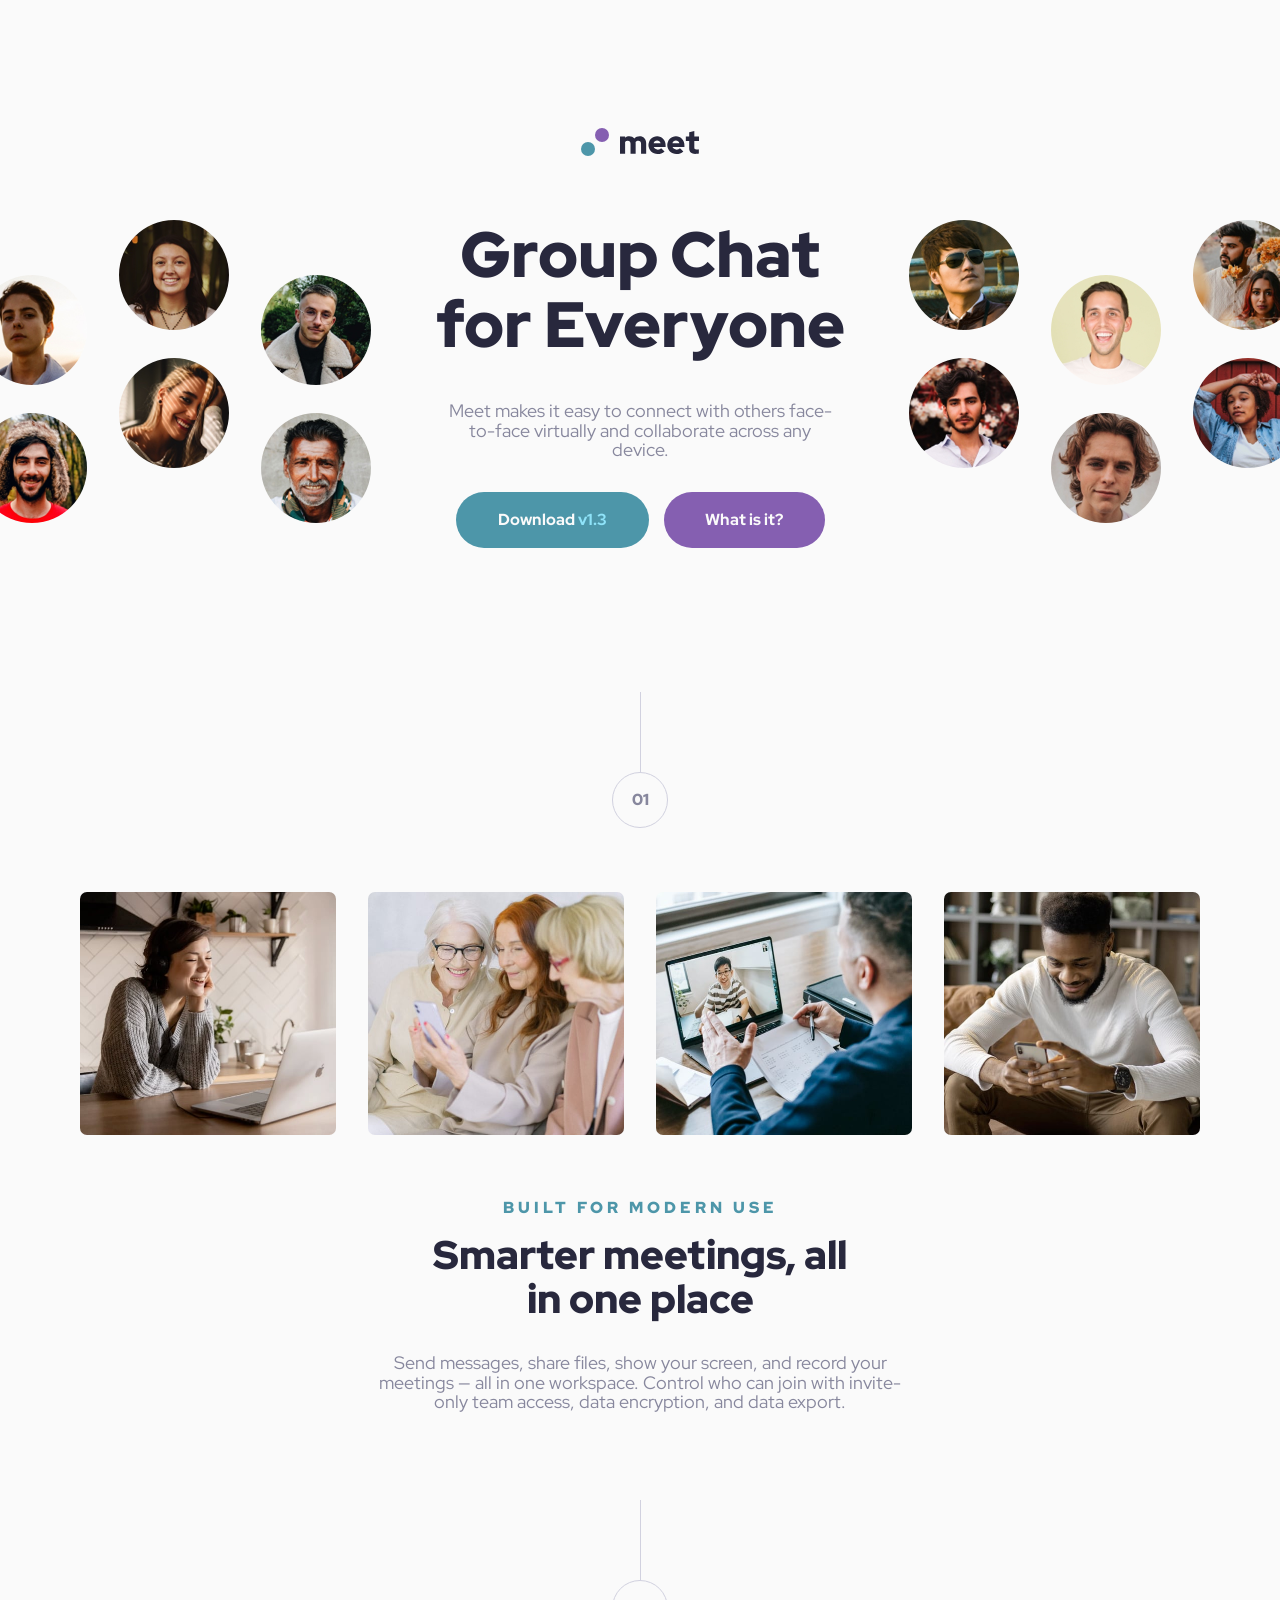
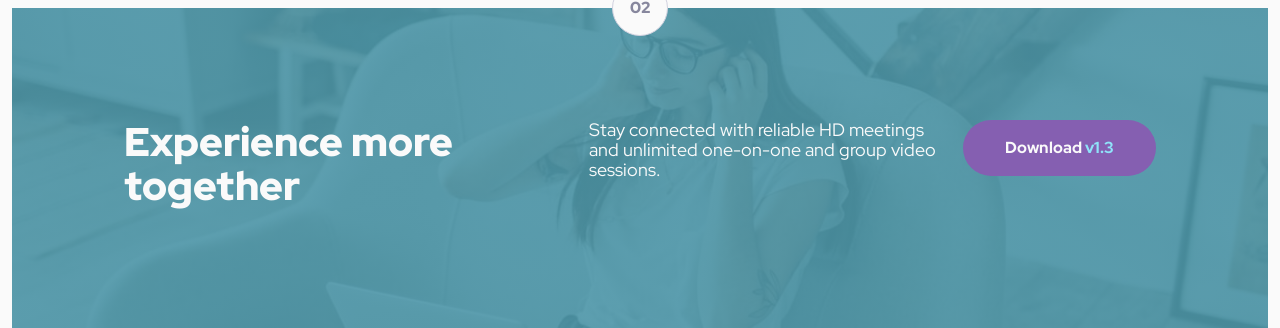
==== index.html @ 12395277 "first commit" ====
<!DOCTYPE html>
<html lang="en">

<head>
  <meta charset="UTF-8">
  <meta name="viewport" content="width=device-width, initial-scale=1.0">

  <link rel="icon" type="image/png" sizes="32x32" href="./assets/favicon-32x32.png">

  <title>Frontend Mentor | Meet landing page</title>

  <link href="https://fonts.googleapis.com/css2?family=Red+Hat+Display:ital,wght@0,300..900;1,300..900&display=swap"
    rel="stylesheet">

  <link rel="stylesheet" href="bootstrap-5.3.3-dist/css/bootstrap.min.css">
  <link rel="stylesheet" href="app.css">

</head>

<body>

  <div class="container-fluid">

    <header class="d-flex justify-content-center mt-5">
      <img src="assets/logo.svg" alt="Logo picture" class="logo">

    </header>

    <section class="section-one d-flex">
      <div class="image-left">
        <picture>

          <source media="(max-width: 1068px)" srcset="assets/tablet/image-hero.png" alt="">
          <img src="assets/desktop/image-hero-left.png" alt="">
        </picture>

      </div>
      <div class="group-chat">
        <h1 class="text-preset-1">Group Chat <br> for Everyone</h1>
        <p class="text text-preset-4">Meet makes it easy to connect with others face-to-face virtually and collaborate
          across any
          device.</p>
        <div class="buttons-section">
          <button type="button" class="btn btn-primary rounded-pill btn-lg button-blue button-long">Download
            <span>v1.3</span></button>
          <button type="button" class="btn btn-primary rounded-pill button-purple button-short">What is it?</button>
        </div>


      </div>
      <div class="image-right">
        <img src="assets/desktop/image-hero-right.png" alt="">
      </div>

    </section>

    <section class="section-two">
      <div class="line-and-circle">
        <div class="line line-1"></div>
        <div class="circle text-preset-5">01</div>
      </div>

      <div class="image-gallery">
        <img src="assets/desktop/image-woman-in-videocall.jpg" alt="">
        <img src="assets/desktop/image-women-videochatting.jpg" alt="">
        <img src="assets/desktop/image-men-in-meeting.jpg" alt="">
        <img src="assets/desktop/image-man-texting.jpg" alt="">

      </div>

      <div class="feature-content">
        <div class="title">
          <p class="overline text-preset-3">Built for modern use</p>
          <h2 class="text-preset-2">Smarter meetings, all in one place</h2>
        </div>
        <p class="text-2 text-preset-4">Send messages, share files, show your screen, and record your meetings — all in
          one
          workspace. Control who can join with invite-only team access, data encryption, and data export.</p>
      </div>
    </section>
    <section class="section-three">
      <div class="line-and-circle">
        <div class="line line-2"></div>
        <div class="circle circle-2 text-preset-5">02</div>
      </div>
      <footer>
        <div class="footer-info-box">
          <h2 class="text-preset-2">Experience more together</h2>
          <p class="footer-text text-preset-4">Stay connected with reliable HD meetings and unlimited one-on-one and
            group
            video sessions.</p>
          <button type="button" class="btn btn-primary rounded-pill btn-lg button-purple button-long">Download
            <span>v1.3</span></button>
        </div>
      </footer>
    </section>



  </div>

  <script src="bootstrap-5.3.3-dist/js/bootstrap.min.js"></script>
</body>

</html>
---- app.css ----
* {
    margin: 0;
    padding: 0;
    box-sizing: border-box;
    //border: 2px solid black;
}


:root {

    /* Colors */

    --Cyan-600: #4D96A9;
    --Cyan-300: #8FE3F9;
    --Purple-600: #855FB1;
    --Purple-300: #D9B8ff;
    --Slate-900: #28283D;
    --Slate-600: #87879D;
    --Slate-300: #D1D1DF;
    --White: #FAFAFA;
}

/* Preset text settings */

.text-preset-1 {
    font-size: 64px;
    line-height: 110%;
    letter-spacing: 0px;
}

.text-preset-2 {
    font-size: 40px;
    line-height: 110%;
    letter-spacing: 0px;
}

.text-preset-3 {
    font-size: 16px;
    line-height: 110%;
    letter-spacing: 4px;
}

.text-preset-4 {
    font-size: 18px;
    line-height: 110%;
    letter-spacing: 0px;
}

.text-preset-5 {
    font-size: 16px;
    line-height: 150%;
    letter-spacing: 0px;
}


body {
    font-family: "Red Hat Display", serif;
    background-color: var(--White);
    max-width: 1440px;
    margin: 0px auto;
}

//header {
margin-top: 80px;
}

.logo {
    margin-top: 80px;
}


.section-one {
    margin-top: 64px;
    justify-content: space-between;


    //padding: 64px 0 64px 0;

}


.image-left img {
    margin-left: -35px;



}

.image-right img {
    margin-right: -35px
}

.buttons-section {}

/* Button Styles */

.buttons-section .btn {
    margin: 0 7.5px;
}

.btn {
    height: 56px;
    color: var(--White);
    border: none;
    font-weight: 800;
    font-size: medium;
}

.button-long {
    width: 193px;
    min-width: 193px;
}

.button-short {
    width: 161px;
}

.button-blue {
    background-color: var(--Cyan-600);
}

.button-blue:hover {
    background-color: #71C0D4;
}

.button-purple {
    background-color: var(--Purple-600);
}

.button-purple:hover {
    background-color: #B18BDD;
}

.btn span {
    color: var(--Cyan-300);
}



.group-chat {
    display: flex;
    flex-direction: column;
    align-items: center;
    justify-content: center;
}

.group-chat .text {
    max-width: 400px;
    color: var(--Slate-600);
    text-align: center;
    margin: 32px 0;

}


h1 {
    font-weight: 900;
    color: var(--Slate-900);
    text-align: center;
}


.line-and-circle {
    display: flex;
    flex-direction: column;
    justify-content: center;
    align-items: center;
}

.line {
    border-color: var(--Slate-300);
    height: 80px;
    width: 1px;
    color: #28283D;
    background-color: var(--Slate-300);

}

.line-1 {
    margin: 144px auto 0 auto;

}

.circle {
    width: 56px;
    height: 56px;
    background-color: var(--White);

    border-radius: 50%;
    border: 1px solid var(--Slate-300);
    display: flex;
    justify-content: center;
    align-items: center;
    color: var(--Slate-600);
    font-weight: 900;

}

.section-two {
    display: flex;
    flex-direction: column;
    align-items: center;
    padding-bottom: 72px;


}

.image-gallery {
    max-width: 1120px;
    width: 100%;
    display: flex;
    justify-content: space-between;
    margin: 64px auto;
}

.image-gallery img {
    max-width: 256px;
    border-radius: 7px;

}

.feature-content {
    display: flex;
    flex-direction: column;
    align-items: center;
    max-width: 544px;

}

.title {
    max-width: 445px;
    display: flex;
    flex-direction: column;
    align-items: center;
}

.overline {
    text-transform: uppercase;
    color: var(--Cyan-600);
    font-weight: 900;
}

.section-two h2 {
    color: var(--Slate-900);
    font-weight: 900;
    text-align: center;
    margin-bottom: 32px;
}

.text-2 {
    color: var(--Slate-600);
    text-align: center;
}

.line-2 {
    margin: 0 auto 0 auto;
}

.circle-2 {
    margin-bottom: -28px;
}


footer {

    display: flex;
    justify-content: center;
    padding: 112px;
    width: 100%;

    /* Background settings */
    background-image: linear-gradient(rgba(77, 150, 168, 0.9), rgba(77, 150, 168, 0.9)), url(assets/desktop/image-footer.jpg);
    background-size: cover;
    background-position: center;
    //background-repeat: repeat;



}

.footer-info-box {
    display: flex;
    flex-direction: row;
    justify-content: space-between;
    width: 100%;
    max-width: 1120px;

}

footer h2 {

    font-weight: 900;
    max-width: 445px;

}

footer h2,
.footer-text {
    color: var(--White);
    text-align: left;
}

.footer-text {
    max-width: 355px;
}

footer .btn {
    //margin-top: 20px;

}


@media (max-width: 1300px) {
    .buttons-section {
        display: flex;
    }

    .button-short {
        width: 161px;
    }
}





@media (max-width: 1068px) {

    .section-one {
        justify-content: center;
        flex-wrap: wrap;

    }


    .image-left picture img {
        width: 100%;
        height: auto;
        max-width: 100%;
        margin: 0px auto;
    }


    .image-right {
        display: none;
    }

    .group-chat h1 {
        font-size: 48px;
    }


    .buttons-section {
        display: flex;
        flex-direction: row;
        min-width: 371px;
    }

    .button-long {
        min-width: 193px;
    }

    .button-short {
        max-width: 161px;
    }


    .image-gallery {
        max-width: 680px;
    }

    .image-gallery img {
        max-width: 152px;
    }



    .footer-info-box {
        flex-direction: column;
        width: 90%;
        align-items: center;
    }


    footer h2 {
        font-weight: 900;
        max-width: 515px;
    }

    footer h2,
    .footer-text {
        text-align: center;
        color: var(--White);
    }

    .footer-text {
        max-width: 504px;
        margin: 25px;
    }

    footer .btn {
        //margin-top: 20px;
    }

    .button-purple {
        min-width: 193px;
    }

    footer {
        padding: 64px 32px;
        /* Less padding on smaller screens */
    }
}

@media (max-width:480px) {

    .group-chat h1 {
        font-size: 32px;
        margin-top: 48px;
    }


    /* CHANGE THIS CODE BELOW!!! */
    /* CHANGE THIS CODE BELOW!!! */
    /* CHANGE THIS CODE BELOW!!! */
    /* CHANGE THIS CODE BELOW!!! */
    .group-chat p {
        max-width: 100px;

    }


}

//overflow-wrap: break-word;
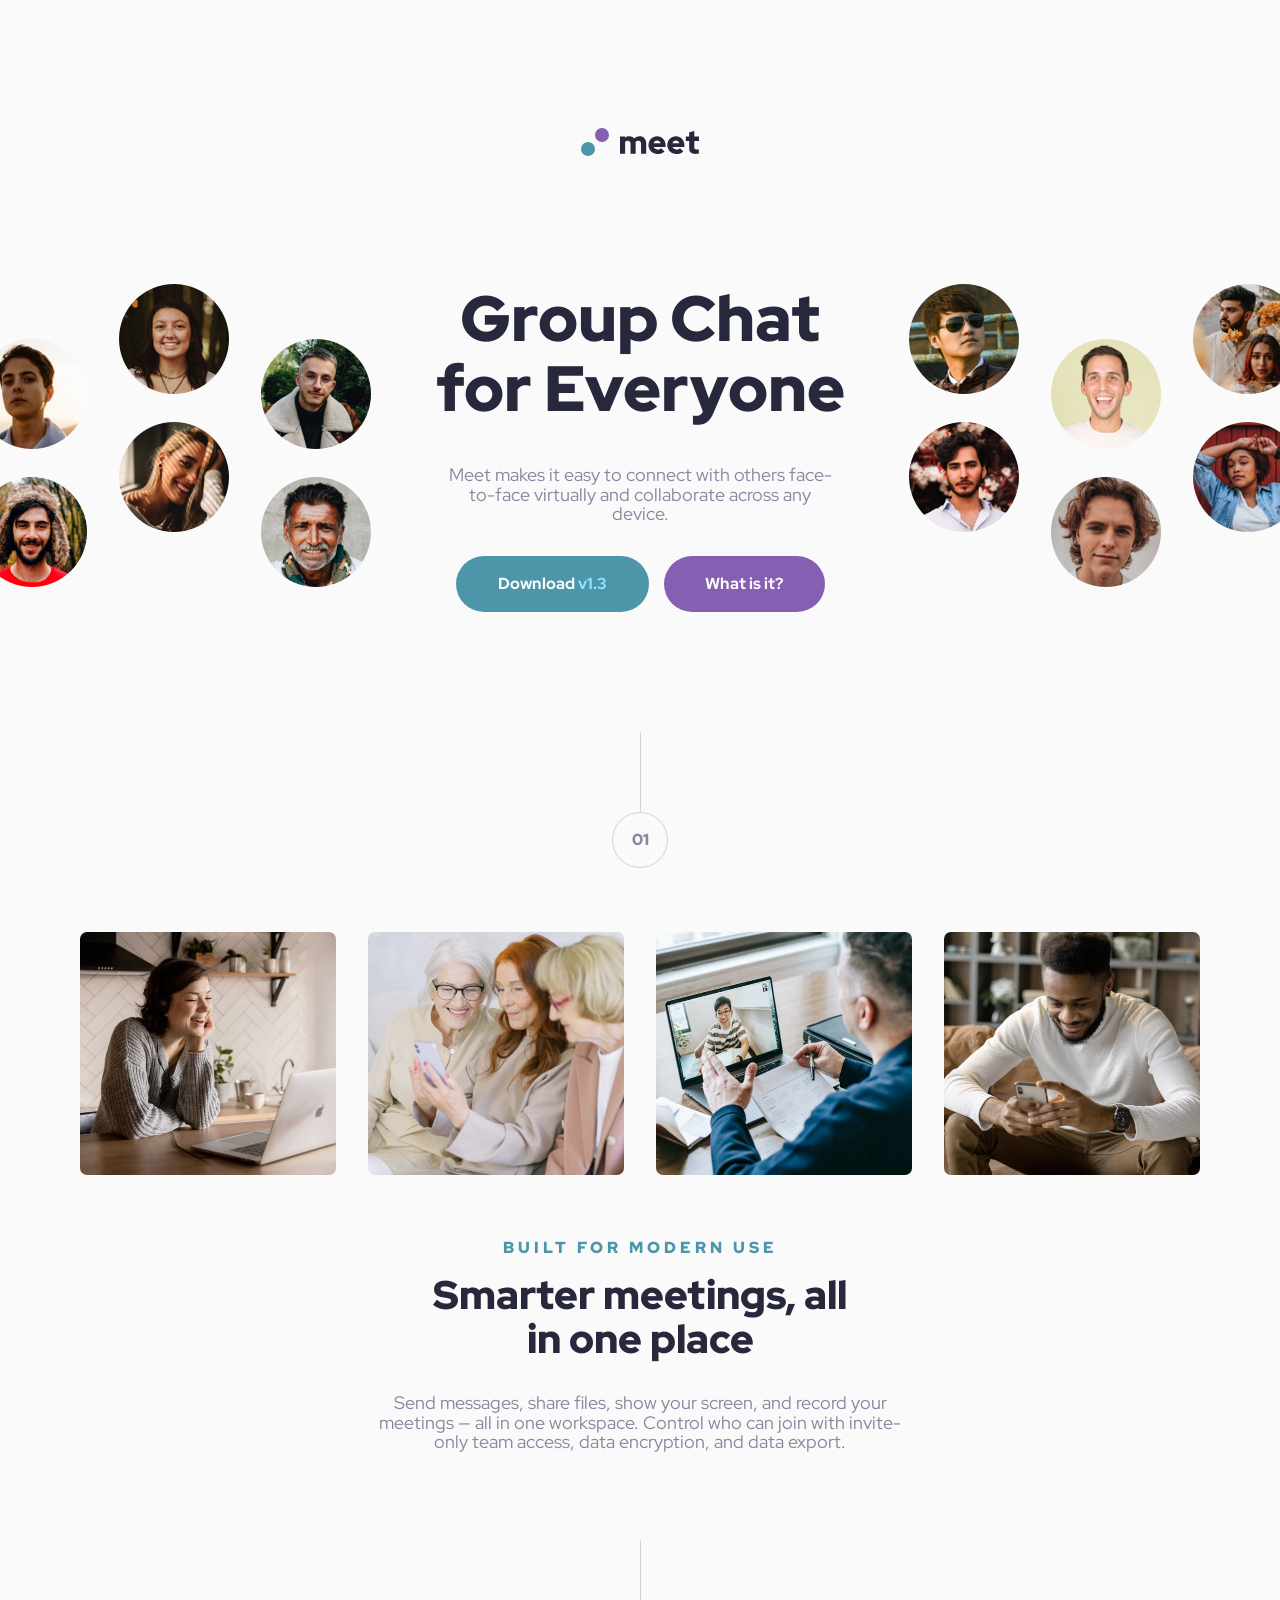
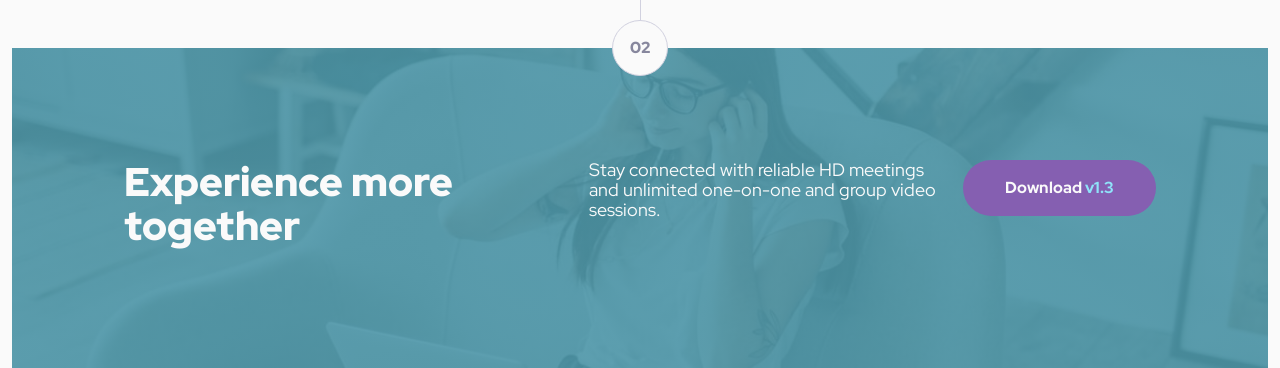
==== commit 0d240b37: "updated html for section-one" ====
--- a/index.html
+++ b/index.html
@@ -30,7 +30,7 @@
       <div class="image-left">
         <picture>
 
-          <source media="(max-width: 1068px)" srcset="assets/tablet/image-hero.png" alt="">
+          <source media="(max-width: 1140px)" srcset="assets/tablet/image-hero.png" alt="">
           <img src="assets/desktop/image-hero-left.png" alt="">
         </picture>
 
@@ -61,10 +61,16 @@
       </div>
 
       <div class="image-gallery">
-        <img src="assets/desktop/image-woman-in-videocall.jpg" alt="">
-        <img src="assets/desktop/image-women-videochatting.jpg" alt="">
-        <img src="assets/desktop/image-men-in-meeting.jpg" alt="">
-        <img src="assets/desktop/image-man-texting.jpg" alt="">
+
+        <img src="assets/desktop/image-woman-in-videocall.jpg" alt="" class="pic1">
+        <img src="assets/desktop/image-women-videochatting.jpg" alt="" class="pic2">
+
+
+
+        <img src="assets/desktop/image-men-in-meeting.jpg" alt="" class="pic3">
+        <img src="assets/desktop/image-man-texting.jpg" alt="" class="pic4">
+
+
 
       </div>
 
--- a/app.css
+++ b/app.css
@@ -2,7 +2,6 @@
     margin: 0;
     padding: 0;
     box-sizing: border-box;
-    //border: 2px solid black;
 }
 
 
@@ -60,9 +59,6 @@
     margin: 0px auto;
 }
 
-//header {
-margin-top: 80px;
-}
 
 .logo {
     margin-top: 80px;
@@ -72,25 +68,21 @@
 .section-one {
     margin-top: 64px;
     justify-content: space-between;
-
-
-    //padding: 64px 0 64px 0;
-
+    padding-top: 64px;
+    padding-bottom: 64px;
+    //max-width: 120% !important;
+    //margin-right: 150px !important;
 }
 
 
 .image-left img {
     margin-left: -35px;
-
-
-
 }
 
 .image-right img {
     margin-right: -35px
 }
 
-.buttons-section {}
 
 /* Button Styles */
 
@@ -112,7 +104,9 @@
 }
 
 .button-short {
-    width: 161px;
+    min-width: 161px !important;
+    flex-basis: 161px;
+
 }
 
 .button-blue {
@@ -134,8 +128,6 @@
 .btn span {
     color: var(--Cyan-300);
 }
-
-
 
 .group-chat {
     display: flex;
@@ -149,7 +141,6 @@
     color: var(--Slate-600);
     text-align: center;
     margin: 32px 0;
-
 }
 
 
@@ -173,12 +164,10 @@
     width: 1px;
     color: #28283D;
     background-color: var(--Slate-300);
-
 }
 
 .line-1 {
-    margin: 144px auto 0 auto;
-
+    margin: 0 auto 0 auto;
 }
 
 .circle {
@@ -193,16 +182,14 @@
     align-items: center;
     color: var(--Slate-600);
     font-weight: 900;
-
 }
 
 .section-two {
     display: flex;
     flex-direction: column;
     align-items: center;
+    padding-top: 56px;
     padding-bottom: 72px;
-
-
 }
 
 .image-gallery {
@@ -216,7 +203,6 @@
 .image-gallery img {
     max-width: 256px;
     border-radius: 7px;
-
 }
 
 .feature-content {
@@ -224,7 +210,6 @@
     flex-direction: column;
     align-items: center;
     max-width: 544px;
-
 }
 
 .title {
@@ -262,7 +247,6 @@
 
 
 footer {
-
     display: flex;
     justify-content: center;
     padding: 112px;
@@ -272,9 +256,6 @@
     background-image: linear-gradient(rgba(77, 150, 168, 0.9), rgba(77, 150, 168, 0.9)), url(assets/desktop/image-footer.jpg);
     background-size: cover;
     background-position: center;
-    //background-repeat: repeat;
-
-
 
 }
 
@@ -284,14 +265,11 @@
     justify-content: space-between;
     width: 100%;
     max-width: 1120px;
-
 }
 
 footer h2 {
-
     font-weight: 900;
     max-width: 445px;
-
 }
 
 footer h2,
@@ -304,10 +282,6 @@
     max-width: 355px;
 }
 
-footer .btn {
-    //margin-top: 20px;
-
-}
 
 
 @media (max-width: 1300px) {
@@ -315,27 +289,49 @@
         display: flex;
     }
 
-    .button-short {
-        width: 161px;
-    }
-}
-
-
-
-
-
-@media (max-width: 1068px) {
+    //.section-one {
+
+    //max-width: 120% !important;
+    //margin-right: 150px !important;
+    margin: 0 auto 0 auto !important;
+}
+
+/*.image-left {
+    display: flex;
+    max-width: 80%;
+}
+
+.image-right {}
+
+.group-chat h1 {
+    font-size: 48px;
+    margin-top: 72px;
+}
+
+
+.buttons-section {
+    display: flex;
+    flex-direction: row;
+    min-width: 371px;
+}
+   */
+}
+
+
+
+@media (max-width: 1140px) {
+    /* @media (max-width: 1068px) { */
 
     .section-one {
         justify-content: center;
         flex-wrap: wrap;
-
-    }
-
+        padding-bottom: 64px;
+
+    }
 
     .image-left picture img {
-        width: 100%;
-        height: auto;
+        //width: 100%;
+        //height: auto;
         max-width: 100%;
         margin: 0px auto;
     }
@@ -347,8 +343,8 @@
 
     .group-chat h1 {
         font-size: 48px;
-    }
-
+        margin-top: 72px;
+    }
 
     .buttons-section {
         display: flex;
@@ -356,12 +352,9 @@
         min-width: 371px;
     }
 
-    .button-long {
-        min-width: 193px;
-    }
-
-    .button-short {
-        max-width: 161px;
+    .section-two {
+        padding-top: 56px;
+        padding-bottom: 64px;
     }
 
 
@@ -372,8 +365,6 @@
     .image-gallery img {
         max-width: 152px;
     }
-
-
 
     .footer-info-box {
         flex-direction: column;
@@ -398,9 +389,7 @@
         margin: 25px;
     }
 
-    footer .btn {
-        //margin-top: 20px;
-    }
+
 
     .button-purple {
         min-width: 193px;
@@ -408,28 +397,114 @@
 
     footer {
         padding: 64px 32px;
-        /* Less padding on smaller screens */
-    }
-}
-
-@media (max-width:480px) {
+
+    }
+}
+
+@media(max-width: 768px) {
+    footer {
+        background-image: linear-gradient(rgba(77, 150, 168, 0.9), rgba(77, 150, 168, 0.9)), url(assets/tablet/image-footer.jpg);
+
+        background-size: cover;
+        background-position: center;
+    }
+
+}
+
+
+@media (max-width: 635px) {
+    .image-gallery {
+        display: flex;
+        flex-wrap: wrap;
+        max-width: 311px;
+    }
+
+    .image-gallery img {
+        max-width: 147px;
+    }
+
+    .image-gallery .pic3,
+    .image-gallery .pic4 {
+        margin-top: 16px;
+    }
+}
+
+@media(max-width:550px) {
+    .buttons-section {
+
+        flex-wrap: wrap;
+        justify-content: center;
+    }
+
+}
+
+
+@media (max-width:424px) {
+
+    .section-one {
+        padding-bottom: 32px;
+    }
+
+    .section-two {
+        padding-top: 32x;
+    }
 
     .group-chat h1 {
         font-size: 32px;
         margin-top: 48px;
     }
 
-
-    /* CHANGE THIS CODE BELOW!!! */
-    /* CHANGE THIS CODE BELOW!!! */
-    /* CHANGE THIS CODE BELOW!!! */
-    /* CHANGE THIS CODE BELOW!!! */
     .group-chat p {
-        max-width: 100px;
-
-    }
-
-
-}
-
-//overflow-wrap: break-word;+        width: 270px;
+    }
+
+    .buttons-section .button-short {
+        margin-top: 10px;
+    }
+
+    footer {
+        background-image: linear-gradient(rgba(77, 150, 168, 0.9), rgba(77, 150, 168, 0.9)), url(assets/mobile/image-footer.jpg);
+        background-size: cover;
+        background-position: center;
+        height: 482px;
+    }
+
+
+}
+
+@media (max-width: 350px) {
+
+    .image-gallery {
+        max-width: 270px;
+    }
+
+    .image-gallery img {
+        max-width: 130px;
+    }
+
+    .image-gallery .pic3,
+    .image-gallery .pic4 {
+        margin-top: 10px;
+    }
+}
+
+
+@media (max-width: 300px) {
+    .image-gallery {
+        display: flex;
+        flex-wrap: wrap;
+        max-width: 250px;
+        justify-content: center;
+    }
+
+    .image-gallery img {
+        max-width: 120px;
+    }
+
+    .image-gallery .pic1,
+    .image-gallery .pic2,
+    .image-gallery .pic3,
+    .image-gallery .pic4 {
+        margin-top: 10px;
+    }
+}
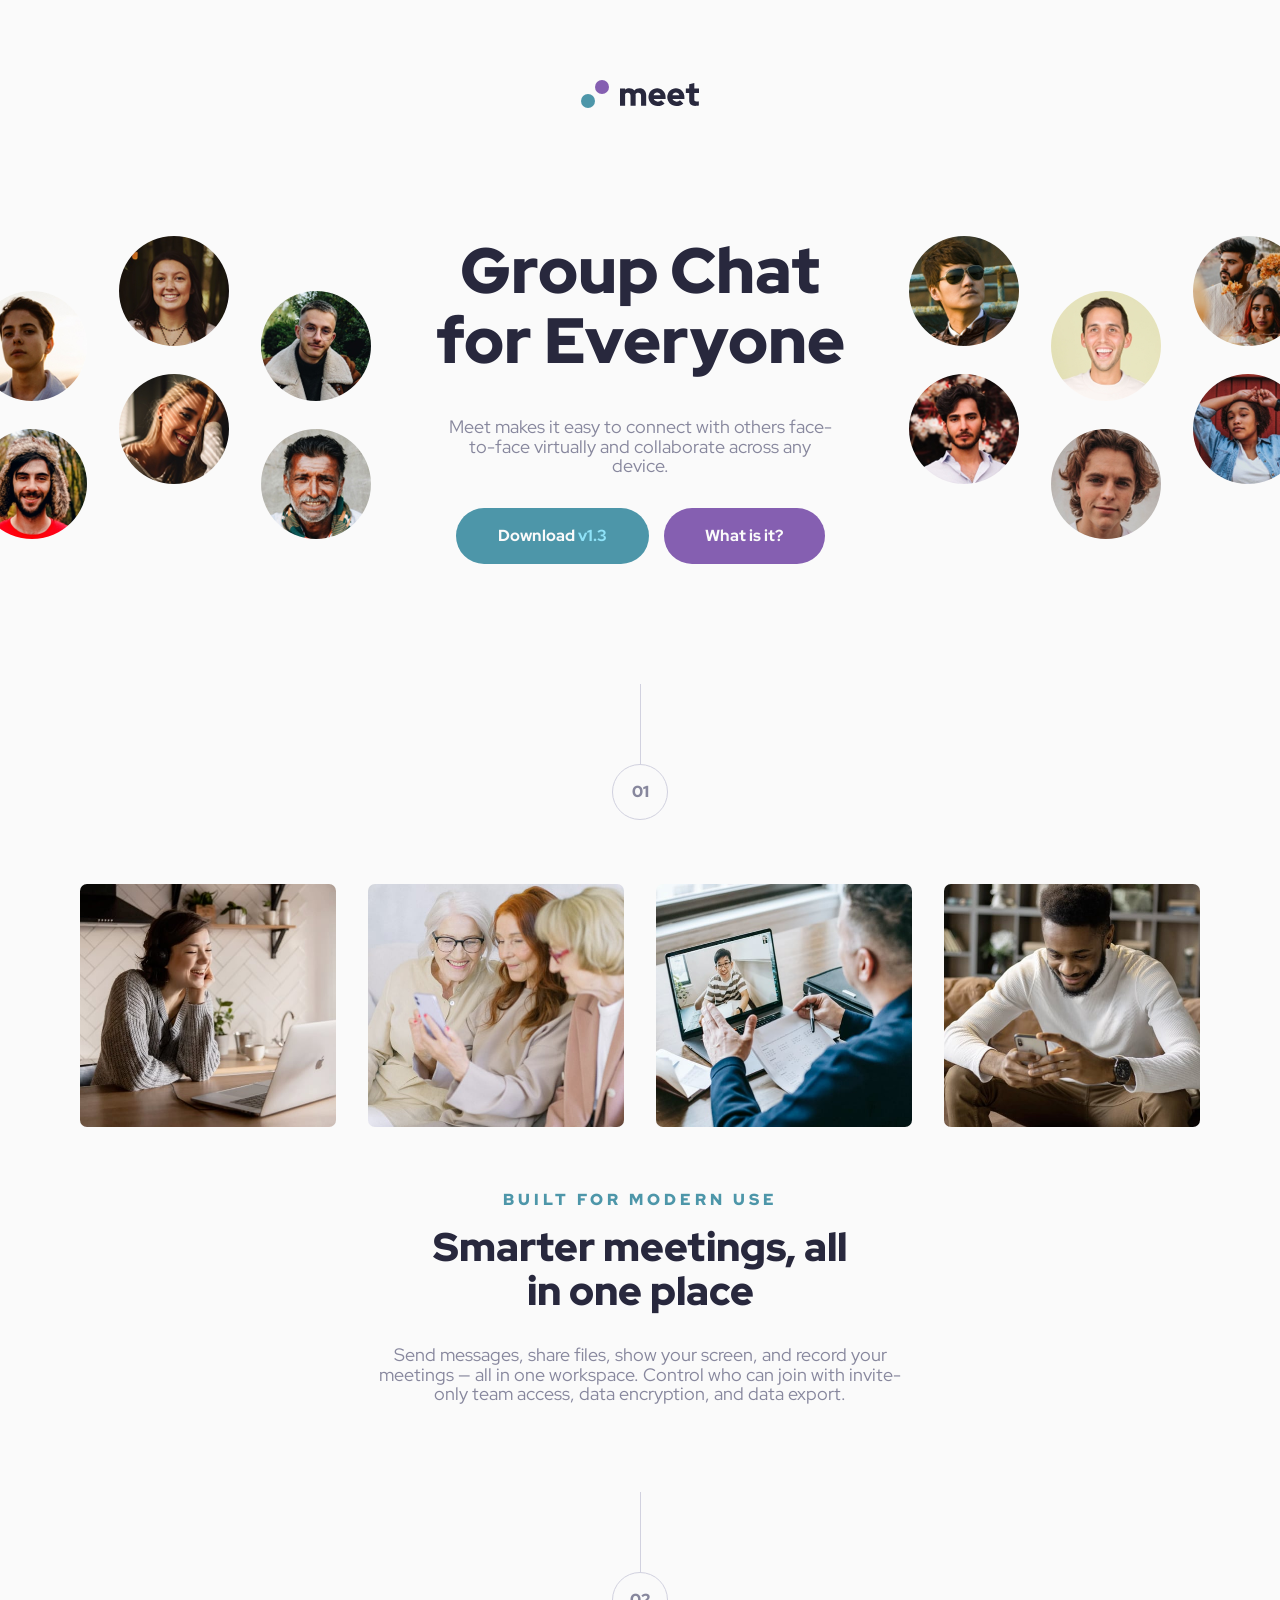
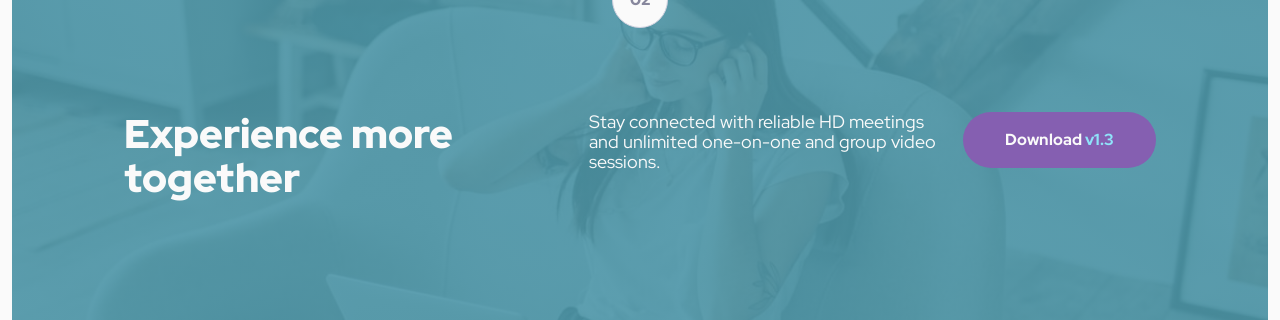
==== commit 4465c5fd: "updated html margin top of section-one" ====
--- a/index.html
+++ b/index.html
@@ -21,7 +21,7 @@
 
   <div class="container-fluid">
 
-    <header class="d-flex justify-content-center mt-5">
+    <header class="d-flex justify-content-center">
       <img src="assets/logo.svg" alt="Logo picture" class="logo">
 
     </header>
--- a/app.css
+++ b/app.css
@@ -320,7 +320,7 @@
 
 
 @media (max-width: 1140px) {
-    /* @media (max-width: 1068px) { */
+
 
     .section-one {
         justify-content: center;
@@ -407,6 +407,18 @@
 
         background-size: cover;
         background-position: center;
+    }
+
+    .overline {
+        font-size: 14px;
+    }
+
+    .title h2 {
+        font-size: 30px;
+    }
+
+    .text-2 {
+        font-size: 16px;
     }
 
 }
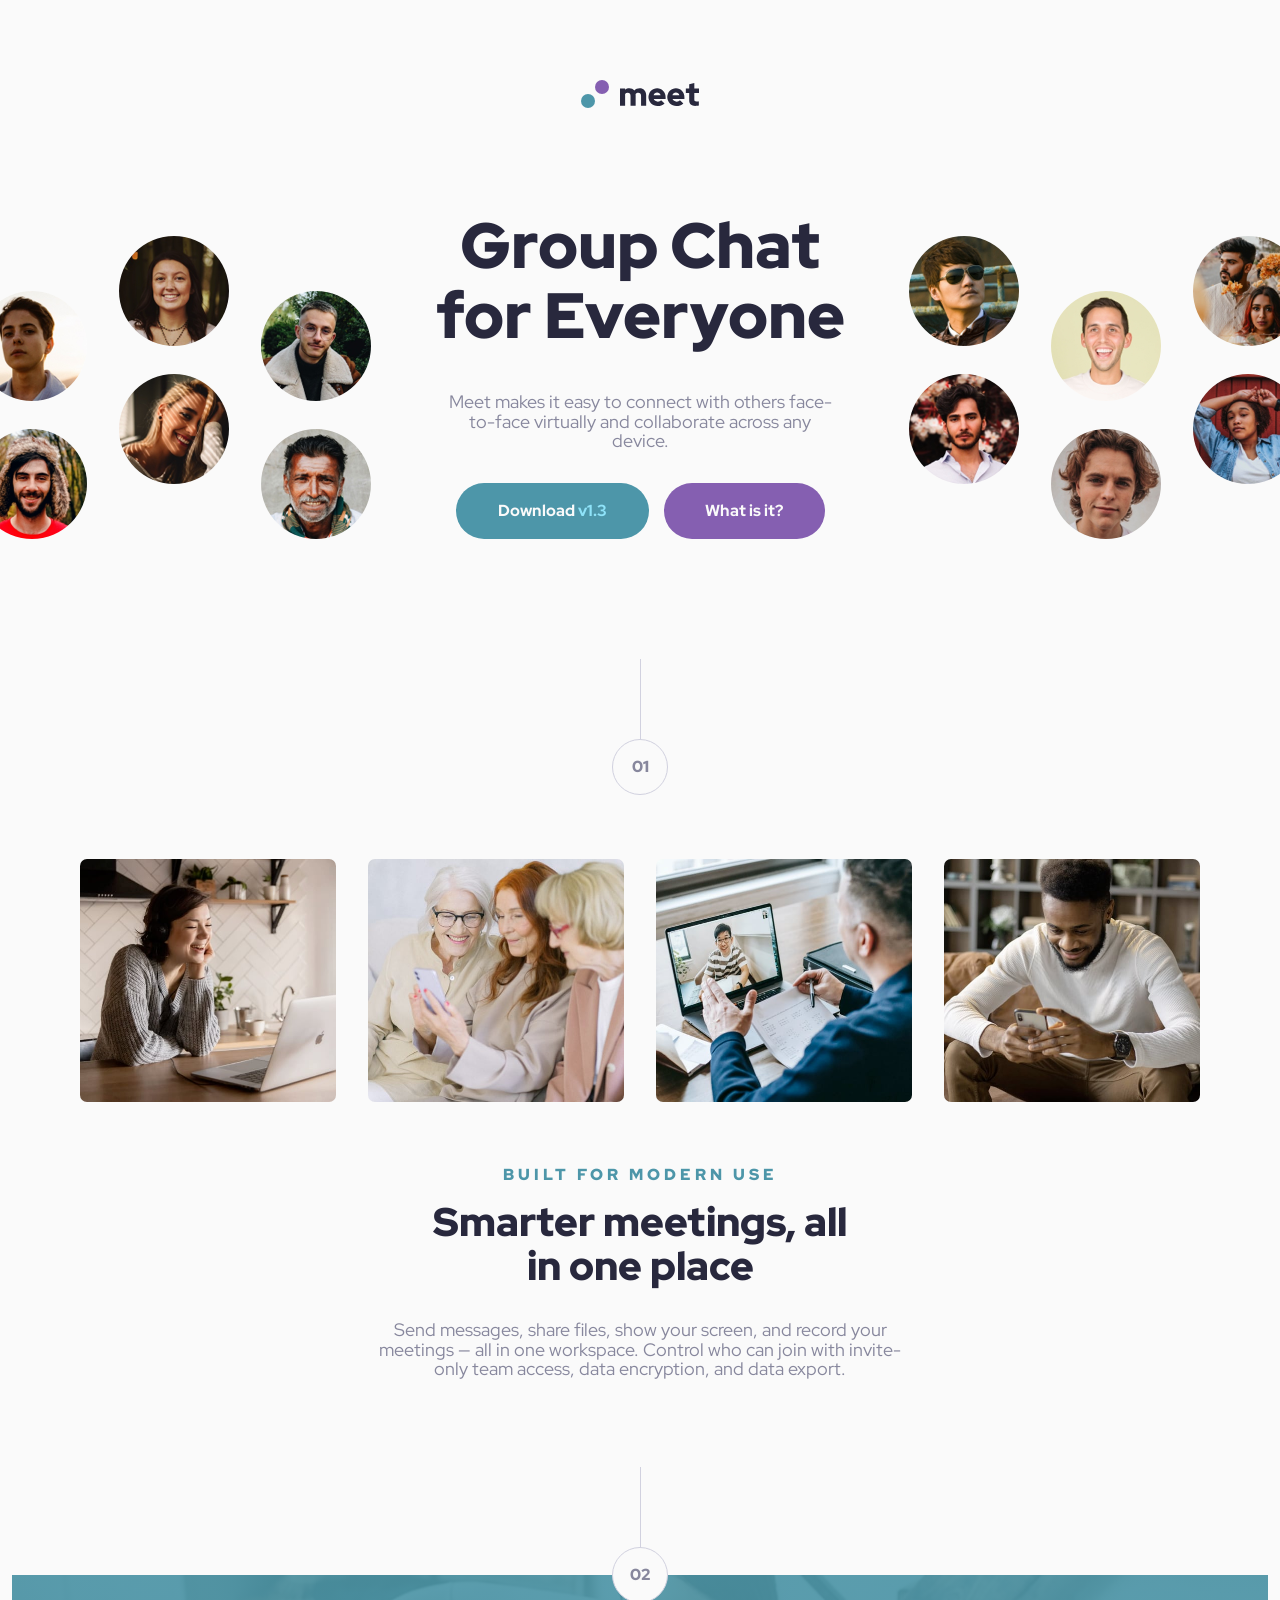
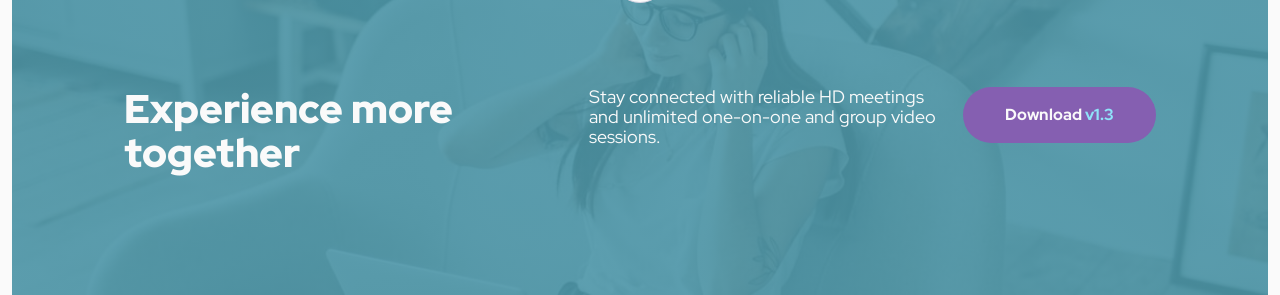
==== commit c5675bc5: "updated html" ====
--- a/index.html
+++ b/index.html
@@ -30,7 +30,7 @@
       <div class="image-left">
         <picture>
 
-          <source media="(max-width: 1140px)" srcset="assets/tablet/image-hero.png" alt="">
+          <source media="(max-width: 1140px)" srcset="assets/tablet/image-hero.png">
           <img src="assets/desktop/image-hero-left.png" alt="">
         </picture>
 
--- a/app.css
+++ b/app.css
@@ -134,6 +134,7 @@
     flex-direction: column;
     align-items: center;
     justify-content: center;
+    margin-top: -25px;
 }
 
 .group-chat .text {
@@ -141,6 +142,7 @@
     color: var(--Slate-600);
     text-align: center;
     margin: 32px 0;
+
 }
 
 
@@ -288,33 +290,6 @@
     .buttons-section {
         display: flex;
     }
-
-    //.section-one {
-
-    //max-width: 120% !important;
-    //margin-right: 150px !important;
-    margin: 0 auto 0 auto !important;
-}
-
-/*.image-left {
-    display: flex;
-    max-width: 80%;
-}
-
-.image-right {}
-
-.group-chat h1 {
-    font-size: 48px;
-    margin-top: 72px;
-}
-
-
-.buttons-section {
-    display: flex;
-    flex-direction: row;
-    min-width: 371px;
-}
-   */
 }
 
 
@@ -478,8 +453,15 @@
         background-image: linear-gradient(rgba(77, 150, 168, 0.9), rgba(77, 150, 168, 0.9)), url(assets/mobile/image-footer.jpg);
         background-size: cover;
         background-position: center;
-        height: 482px;
-    }
+        height: 374px;
+    }
+
+    .footer-info-box h2 {
+        font-size: 30px;
+        max-width: 445px;
+    }
+
+
 
 
 }
